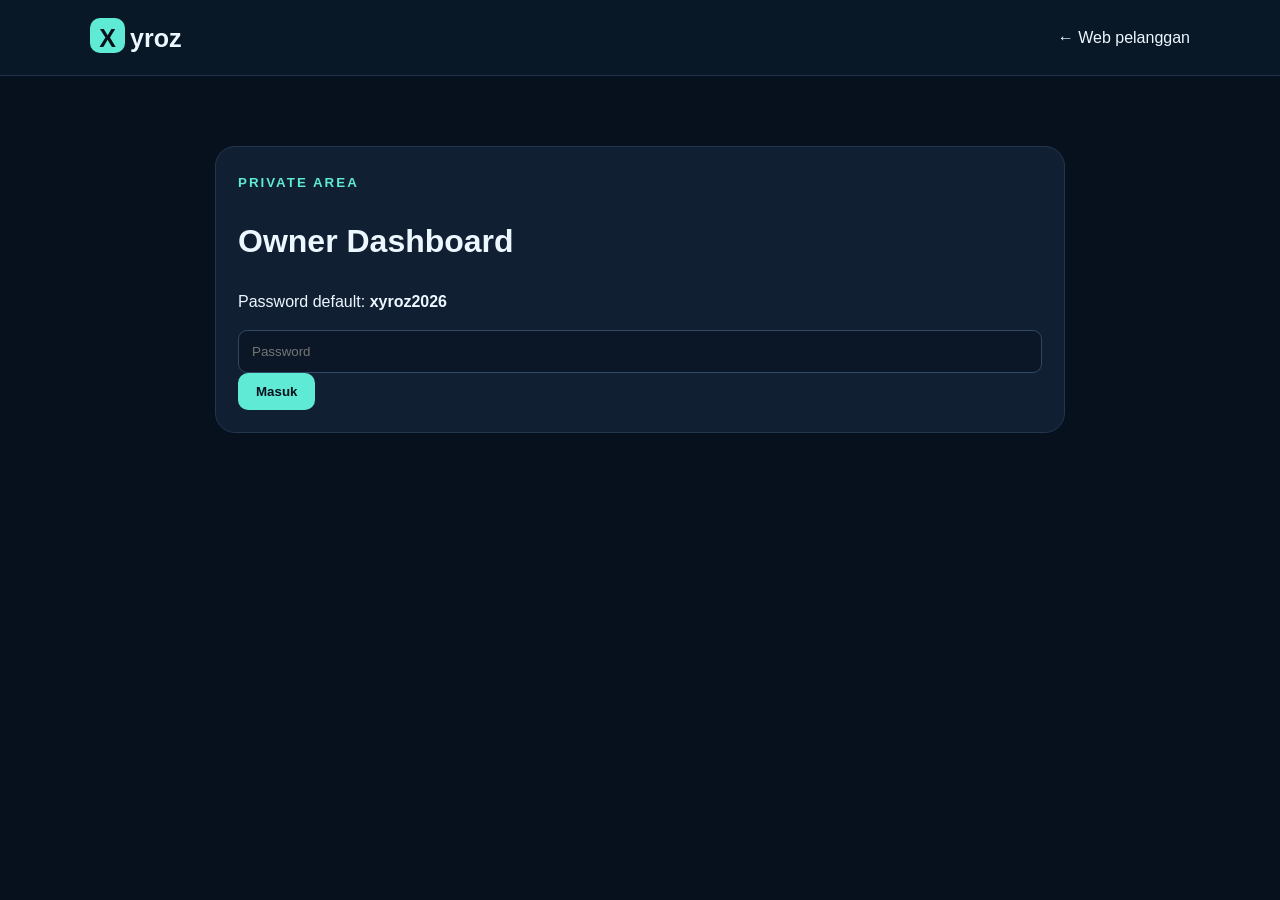
==== owner.html @ 63841e45 "Build live-ready Xyroz storefront and owner dashboard" ====
<!doctype html><html lang="id"><head><meta charset="UTF-8"><meta name="viewport" content="width=device-width,initial-scale=1"><title>Owner — Xyroz</title><link rel="stylesheet" href="style.css"></head><body><nav><a class="logo" href="index.html"><b>X</b>yroz</a><a href="index.html">← Web pelanggan</a></nav><main class="admin"><div id="login"><small>PRIVATE AREA</small><h1>Owner Dashboard</h1><p>Password default: <b>xyroz2026</b></p><input id="password" type="password" placeholder="Password"><button class="btn" onclick="login()">Masuk</button></div><div id="dash" hidden><small>KELOLA KATALOG</small><h1>Produk Xyroz</h1><form id="productForm"><input id="name" placeholder="Nama produk" required><input id="price" type="number" placeholder="Harga (angka)" required><input id="image" placeholder="URL gambar produk" required><textarea id="desc" placeholder="Deskripsi" required></textarea><button class="btn">Tambah Produk</button></form><div id="adminProducts"></div></div></main><script src="script.js"></script></body></html>
---- style.css ----
*{box-sizing:border-box}body{margin:0;background:#07111e;color:#edf7ff;font:16px Arial,sans-serif;line-height:1.6}a{color:inherit;text-decoration:none}nav{height:76px;display:flex;align-items:center;justify-content:space-between;padding:0 max(5%,calc((100% - 1100px)/2));border-bottom:1px solid #203149;background:#091827}nav div a{margin-left:22px}.logo{font-size:25px;font-weight:bold}.logo b{display:inline-grid;place-items:center;background:#5eead4;color:#07111e;border-radius:10px;width:35px;height:35px;margin-right:5px}.btn{display:inline-block;border:0;border-radius:10px;padding:11px 18px;background:#5eead4;color:#07111e;font-weight:bold;cursor:pointer}.hero,main{max-width:1100px;margin:auto}.hero{min-height:470px;display:grid;grid-template-columns:1.2fr .8fr;align-items:center;gap:40px}.hero h1{font-size:clamp(42px,6vw,75px);line-height:1.04;margin:12px 0}.hero p{color:#aec2d8;max-width:600px}.hero-art{height:300px;border-radius:35px;display:grid;place-items:center;background:linear-gradient(135deg,#5eead4,#8b5cf6);font-size:100px;font-weight:bold;color:#07111e;transform:rotate(4deg)}.hero-art span{font-size:24px;margin-left:-20px}section{padding:65px 0}small{color:#5eead4;font-weight:bold;letter-spacing:2px}h2{font-size:38px;margin:8px 0 28px}.grid{display:grid;grid-template-columns:repeat(auto-fit,minmax(240px,1fr));gap:22px}.card,.order,form,#login,#dash{background:#101f32;border:1px solid #223650;border-radius:20px;padding:22px}.card img,.admin-item img{width:100%;height:190px;object-fit:cover;border-radius:13px}.card p{color:#aec2d8}.card strong{font-size:20px}.order{display:grid;grid-template-columns:1fr 1fr;gap:35px}.order p{color:#aec2d8}form{display:grid;gap:13px}input,select,textarea{width:100%;padding:13px;border-radius:9px;border:1px solid #304863;background:#0b1727;color:white}textarea{min-height:100px}.admin{max-width:850px;margin:70px auto}.admin form{margin:20px 0}.admin-item{display:flex;align-items:center;gap:15px;padding:12px;border-bottom:1px solid #24364c}.admin-item img{width:70px;height:60px}.admin-item span{flex:1}.admin-item button{background:#ef767a;color:white;border:0;border-radius:7px;padding:8px 12px}footer{text-align:center;padding:35px;border-top:1px solid #203149;color:#a9bdd2}@media(max-width:700px){nav{padding:0 18px}nav div a:not(.btn){display:none}.hero,main{margin:0 18px}.hero{grid-template-columns:1fr;padding:45px 0}.hero-art{height:220px;font-size:70px}.order{grid-template-columns:1fr}section{padding:40px 0}h2{font-size:30px}}
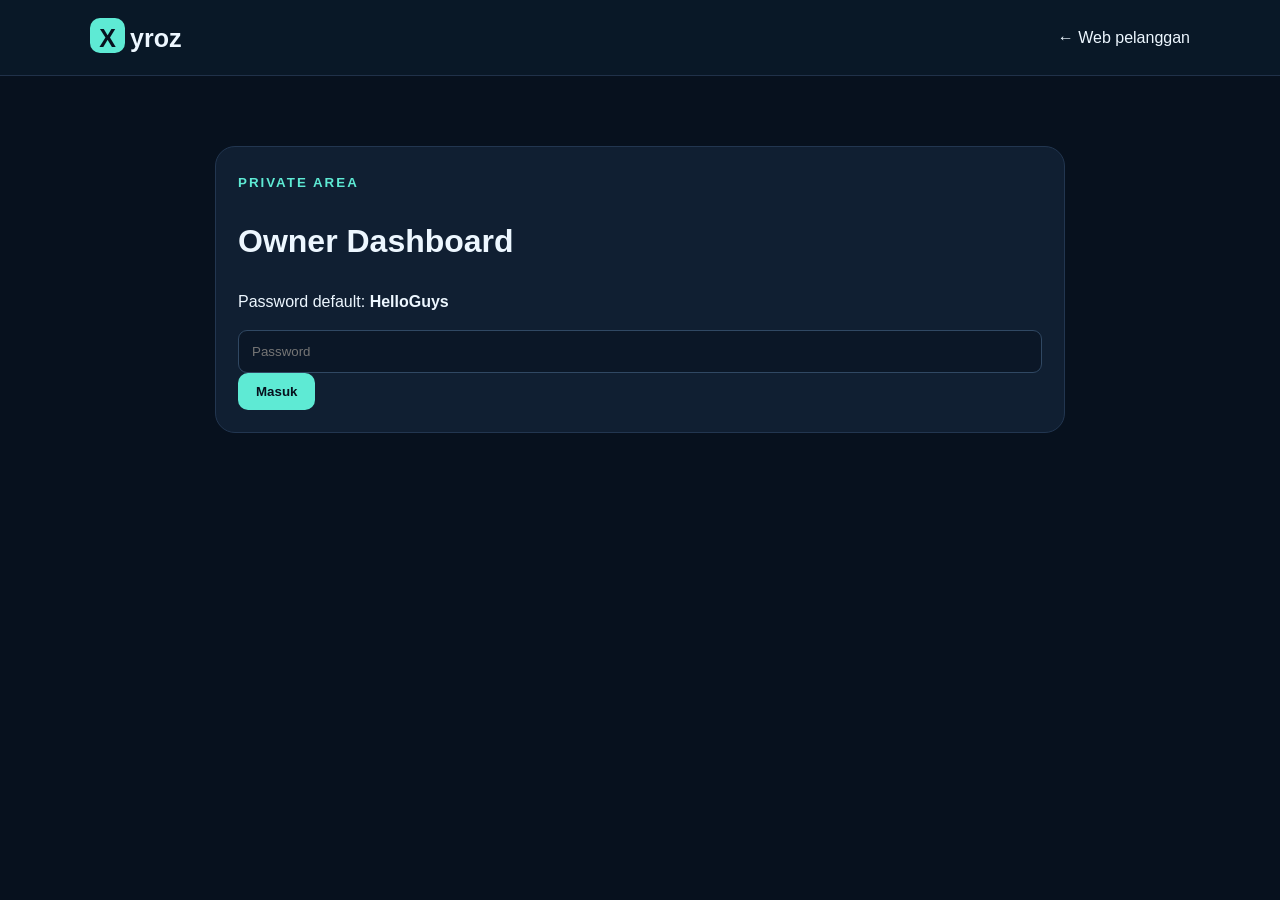
==== commit f6a9ba09: "Update owner password to HelloGuys for Xyroz admin access" ====
--- a/owner.html
+++ b/owner.html
@@ -1 +1 @@
-<!doctype html><html lang="id"><head><meta charset="UTF-8"><meta name="viewport" content="width=device-width,initial-scale=1"><title>Owner — Xyroz</title><link rel="stylesheet" href="style.css"></head><body><nav><a class="logo" href="index.html"><b>X</b>yroz</a><a href="index.html">← Web pelanggan</a></nav><main class="admin"><div id="login"><small>PRIVATE AREA</small><h1>Owner Dashboard</h1><p>Password default: <b>xyroz2026</b></p><input id="password" type="password" placeholder="Password"><button class="btn" onclick="login()">Masuk</button></div><div id="dash" hidden><small>KELOLA KATALOG</small><h1>Produk Xyroz</h1><form id="productForm"><input id="name" placeholder="Nama produk" required><input id="price" type="number" placeholder="Harga (angka)" required><input id="image" placeholder="URL gambar produk" required><textarea id="desc" placeholder="Deskripsi" required></textarea><button class="btn">Tambah Produk</button></form><div id="adminProducts"></div></div></main><script src="script.js"></script></body></html>+<!doctype html><html lang="id"><head><meta charset="UTF-8"><meta name="viewport" content="width=device-width,initial-scale=1"><title>Owner — Xyroz</title><link rel="stylesheet" href="style.css"></head><body><nav><a class="logo" href="index.html"><b>X</b>yroz</a><a href="index.html">← Web pelanggan</a></nav><main class="admin"><div id="login"><small>PRIVATE AREA</small><h1>Owner Dashboard</h1><p>Password default: <b>HelloGuys</b></p><input id="password" type="password" placeholder="Password"><button class="btn" onclick="login()">Masuk</button></div><div id="dash" hidden><small>KELOLA KATALOG</small><h1>Produk Xyroz</h1><form id="productForm"><input id="name" placeholder="Nama produk" required><input id="price" type="number" placeholder="Harga (angka)" required><input id="image" placeholder="URL gambar produk" required><textarea id="desc" placeholder="Deskripsi" required></textarea><button class="btn">Tambah Produk</button></form><div id="adminProducts"></div></div></main><script src="script.js"></script></body></html>
--- a/style.css
+++ b/style.css
@@ -1 +1 @@
-*{box-sizing:border-box}body{margin:0;background:#07111e;color:#edf7ff;font:16px Arial,sans-serif;line-height:1.6}a{color:inherit;text-decoration:none}nav{height:76px;display:flex;align-items:center;justify-content:space-between;padding:0 max(5%,calc((100% - 1100px)/2));border-bottom:1px solid #203149;background:#091827}nav div a{margin-left:22px}.logo{font-size:25px;font-weight:bold}.logo b{display:inline-grid;place-items:center;background:#5eead4;color:#07111e;border-radius:10px;width:35px;height:35px;margin-right:5px}.btn{display:inline-block;border:0;border-radius:10px;padding:11px 18px;background:#5eead4;color:#07111e;font-weight:bold;cursor:pointer}.hero,main{max-width:1100px;margin:auto}.hero{min-height:470px;display:grid;grid-template-columns:1.2fr .8fr;align-items:center;gap:40px}.hero h1{font-size:clamp(42px,6vw,75px);line-height:1.04;margin:12px 0}.hero p{color:#aec2d8;max-width:600px}.hero-art{height:300px;border-radius:35px;display:grid;place-items:center;background:linear-gradient(135deg,#5eead4,#8b5cf6);font-size:100px;font-weight:bold;color:#07111e;transform:rotate(4deg)}.hero-art span{font-size:24px;margin-left:-20px}section{padding:65px 0}small{color:#5eead4;font-weight:bold;letter-spacing:2px}h2{font-size:38px;margin:8px 0 28px}.grid{display:grid;grid-template-columns:repeat(auto-fit,minmax(240px,1fr));gap:22px}.card,.order,form,#login,#dash{background:#101f32;border:1px solid #223650;border-radius:20px;padding:22px}.card img,.admin-item img{width:100%;height:190px;object-fit:cover;border-radius:13px}.card p{color:#aec2d8}.card strong{font-size:20px}.order{display:grid;grid-template-columns:1fr 1fr;gap:35px}.order p{color:#aec2d8}form{display:grid;gap:13px}input,select,textarea{width:100%;padding:13px;border-radius:9px;border:1px solid #304863;background:#0b1727;color:white}textarea{min-height:100px}.admin{max-width:850px;margin:70px auto}.admin form{margin:20px 0}.admin-item{display:flex;align-items:center;gap:15px;padding:12px;border-bottom:1px solid #24364c}.admin-item img{width:70px;height:60px}.admin-item span{flex:1}.admin-item button{background:#ef767a;color:white;border:0;border-radius:7px;padding:8px 12px}footer{text-align:center;padding:35px;border-top:1px solid #203149;color:#a9bdd2}@media(max-width:700px){nav{padding:0 18px}nav div a:not(.btn){display:none}.hero,main{margin:0 18px}.hero{grid-template-columns:1fr;padding:45px 0}.hero-art{height:220px;font-size:70px}.order{grid-template-columns:1fr}section{padding:40px 0}h2{font-size:30px}}+*{box-sizing:border-box}body{margin:0;background:#07111e;color:#edf7ff;font:16px Arial,sans-serif;line-height:1.6}a{color:inherit;text-decoration:none}nav{height:76px;display:flex;align-items:center;justify-content:space-between;padding:0 max(5%,calc((100% - 1100px)/2));border-bottom:1px solid #203149;background:#091827}nav div a{margin-left:22px}.logo{font-size:25px;font-weight:bold}.logo b{display:inline-grid;place-items:center;background:#5eead4;color:#07111e;border-radius:10px;width:35px;height:35px;margin-right:5px}.btn{display:inline-block;border:0;border-radius:10px;padding:11px 18px;background:#5eead4;color:#07111e;font-weight:bold;cursor:pointer}.hero,main{max-width:1100px;margin:auto}.hero{min-height:470px;display:grid;grid-template-columns:1.2fr .8fr;align-items:center;gap:40px}.hero h1{font-size:clamp(42px,6vw,75px);line-height:1.04;margin:12px 0}.hero p{color:#aec2d8;max-width:600px}.hero-art{height:300px;border-radius:35px;display:grid;place-items:center;background:linear-gradient(135deg,#5eead4,#8b5cf6);font-size:100px;font-weight:bold;color:#07111e;transform:rotate(4deg)}.hero-art span{font-size:24px;margin-left:-20px}section{padding:65px 0}small{color:#5eead4;font-weight:bold;letter-spacing:2px}h2{font-size:38px;margin:8px 0 28px}.grid{display:grid;grid-template-columns:repeat(auto-fit,minmax(240px,1fr));gap:22px}.card,.order,form,#login,#dash{background:#101f32;border:1px solid #223650;border-radius:20px;padding:22px}.card img,.admin-item img{width:100%;height:190px;object-fit:cover;border-radius:13px}.card p{color:#aec2d8}.card strong{font-size:20px}.order{display:grid;grid-template-columns:1fr 1fr;gap:35px}.order p{color:#aec2d8}form{display:grid;gap:13px}input,select,textarea{width:100%;padding:13px;border-radius:9px;border:1px solid #304863;background:#0b1727;color:white}textarea{min-height:100px}.admin{max-width:850px;margin:70px auto}.admin form{margin:20px 0}.admin-item{display:flex;align-items:center;gap:15px;padding:12px;border-bottom:1px solid #24364c}.admin-item span{flex:1}.admin-item button{background:#ef767a;color:white;border:0;border-radius:7px;padding:8px 12px}footer{text-align:center;padding:35px;border-top:1px solid #203149;color:#a9bdd2}@media(max-width:700px){nav{padding:0 18px}nav div a:not(.btn){display:none}.hero,main{margin:0 18px}.hero{grid-template-columns:1fr;padding:45px 0}.hero-art{height:220px;font-size:70px}.order{grid-template-columns:1fr}section{padding:40px 0}h2{font-size:30px}}
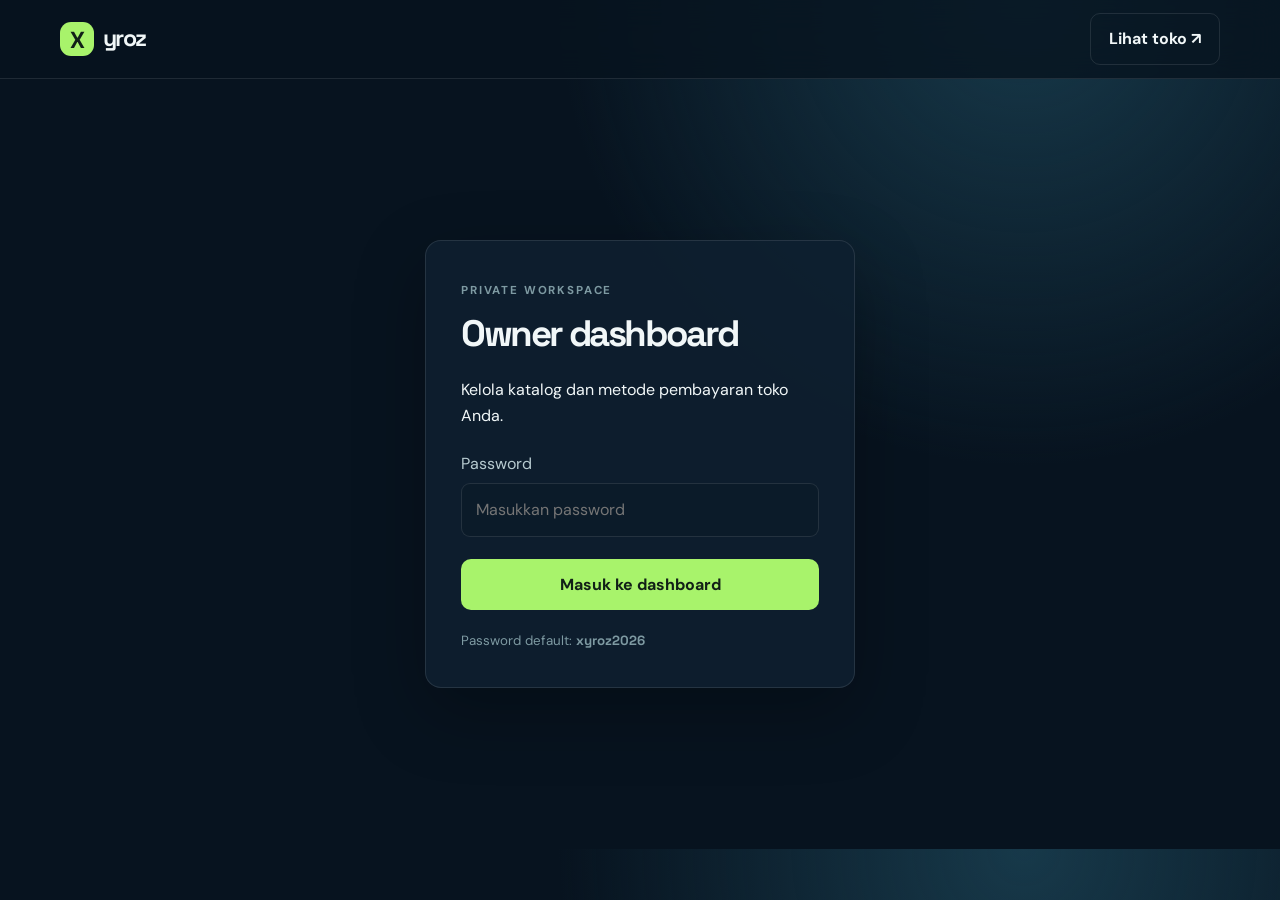
==== commit 0dc9c21e: "Upgrade Xyroz into separate customer storefront and owner dashboard with product/payment management." ====
--- a/owner.html
+++ b/owner.html
@@ -1 +1,6 @@
-<!doctype html><html lang="id"><head><meta charset="UTF-8"><meta name="viewport" content="width=device-width,initial-scale=1"><title>Owner — Xyroz</title><link rel="stylesheet" href="style.css"></head><body><nav><a class="logo" href="index.html"><b>X</b>yroz</a><a href="index.html">← Web pelanggan</a></nav><main class="admin"><div id="login"><small>PRIVATE AREA</small><h1>Owner Dashboard</h1><p>Password default: <b>HelloGuys</b></p><input id="password" type="password" placeholder="Password"><button class="btn" onclick="login()">Masuk</button></div><div id="dash" hidden><small>KELOLA KATALOG</small><h1>Produk Xyroz</h1><form id="productForm"><input id="name" placeholder="Nama produk" required><input id="price" type="number" placeholder="Harga (angka)" required><input id="image" placeholder="URL gambar produk" required><textarea id="desc" placeholder="Deskripsi" required></textarea><button class="btn">Tambah Produk</button></form><div id="adminProducts"></div></div></main><script src="script.js"></script></body></html>+<!doctype html>
+<html lang="id"><head><meta charset="UTF-8" /><meta name="viewport" content="width=device-width, initial-scale=1.0" /><title>Owner — Xyroz</title><link rel="preconnect" href="https://fonts.googleapis.com" /><link rel="preconnect" href="https://fonts.gstatic.com" crossorigin /><link href="https://fonts.googleapis.com/css2?family=DM+Sans:wght@400;500;600;700&family=Space+Grotesk:wght@500;600;700&display=swap" rel="stylesheet" /><link rel="stylesheet" href="style.css" /></head>
+<body class="admin-body"><header class="admin-header"><div class="container admin-nav"><a href="index.html" class="brand"><span class="brand-mark">X</span><span>yroz</span></a><a class="secondary-btn" href="index.html">Lihat toko ↗</a></div></header><main class="admin-main"><section id="loginPanel" class="login-panel"><div class="login-card"><span class="eyebrow muted">Private workspace</span><h1>Owner dashboard</h1><p>Kelola katalog dan metode pembayaran toko Anda.</p><form id="loginForm"><label>Password<input id="ownerPassword" type="password" placeholder="Masukkan password" required /></label><button class="primary-btn" type="submit">Masuk ke dashboard</button></form><small>Password default: <strong>xyroz2026</strong></small></div></section>
+<section id="ownerDashboard" class="owner-dashboard hidden"><div class="container owner-grid"><aside class="owner-sidebar"><div class="summary-card"><span class="eyebrow muted">Overview</span><h2>Ringkasan</h2><div class="stat-list"><div><strong id="totalProducts">0</strong><span>Produk</span></div><div><strong id="totalCategories">0</strong><span>Kategori</span></div></div></div><div class="summary-card"><span class="eyebrow muted">Tips</span><p>Perubahan tersimpan di browser ini dan langsung terlihat di halaman pelanggan.</p></div></aside><section class="owner-content"><div class="panel-box"><div class="panel-header"><span class="eyebrow muted">Katalog</span><h2 id="formTitle">Tambah produk</h2></div><form id="productForm" class="product-form"><input type="hidden" id="productId" /><div class="field-grid"><label>Nama produk<input id="productName" type="text" placeholder="Bot WhatsApp Premium" required /></label><label>Harga<input id="productPrice" type="number" min="0" placeholder="150000" required /></label></div><div class="field-grid"><label>Kategori<input id="productCategory" type="text" placeholder="Bot WhatsApp" required /></label><label>Stok / status<input id="productStock" type="text" value="Ready" required /></label></div><label>URL foto produk<input id="productImage" type="url" placeholder="https://..." required /></label><label>Deskripsi<textarea id="productDescription" rows="4" placeholder="Jelaskan produk Anda" required></textarea></label><div class="form-actions"><button class="primary-btn" type="submit">Simpan produk</button><button id="cancelEditBtn" class="secondary-btn hidden" type="button">Batal edit</button></div></form></div>
+<div class="panel-box"><div class="panel-header"><span class="eyebrow muted">Pembayaran</span><h2>Metode pembayaran</h2><p>Nomor dan QR hanya tampil setelah pelanggan memilih produk. Kosongkan URL QR jika belum ada.</p></div><form id="paymentForm" class="product-form"><div class="field-grid"><label>Nama metode<input id="paymentName" type="text" placeholder="DANA / GoPay / QRIS" required /></label><label>Nomor rekening / akun<input id="paymentNumber" type="text" placeholder="08xxxxxxxxxx" /></label></div><label>URL gambar QR (opsional)<input id="paymentQr" type="url" placeholder="https://.../qr-kamu.png" /></label><div class="form-actions"><button class="primary-btn" type="submit">Tambah metode</button></div></form><div id="paymentOwnerList" class="owner-payment-list"></div></div>
+<div class="panel-box"><div class="panel-header"><span class="eyebrow muted">Daftar produk</span><h2>Semua produk</h2></div><div class="table-wrap"><table><thead><tr><th>Produk</th><th>Kategori</th><th>Harga</th><th>Aksi</th></tr></thead><tbody id="ownerProductList"></tbody></table></div></div></section></div></section></main><script src="script.js"></script></body></html>
--- a/style.css
+++ b/style.css
@@ -1 +1,2 @@
-*{box-sizing:border-box}body{margin:0;background:#07111e;color:#edf7ff;font:16px Arial,sans-serif;line-height:1.6}a{color:inherit;text-decoration:none}nav{height:76px;display:flex;align-items:center;justify-content:space-between;padding:0 max(5%,calc((100% - 1100px)/2));border-bottom:1px solid #203149;background:#091827}nav div a{margin-left:22px}.logo{font-size:25px;font-weight:bold}.logo b{display:inline-grid;place-items:center;background:#5eead4;color:#07111e;border-radius:10px;width:35px;height:35px;margin-right:5px}.btn{display:inline-block;border:0;border-radius:10px;padding:11px 18px;background:#5eead4;color:#07111e;font-weight:bold;cursor:pointer}.hero,main{max-width:1100px;margin:auto}.hero{min-height:470px;display:grid;grid-template-columns:1.2fr .8fr;align-items:center;gap:40px}.hero h1{font-size:clamp(42px,6vw,75px);line-height:1.04;margin:12px 0}.hero p{color:#aec2d8;max-width:600px}.hero-art{height:300px;border-radius:35px;display:grid;place-items:center;background:linear-gradient(135deg,#5eead4,#8b5cf6);font-size:100px;font-weight:bold;color:#07111e;transform:rotate(4deg)}.hero-art span{font-size:24px;margin-left:-20px}section{padding:65px 0}small{color:#5eead4;font-weight:bold;letter-spacing:2px}h2{font-size:38px;margin:8px 0 28px}.grid{display:grid;grid-template-columns:repeat(auto-fit,minmax(240px,1fr));gap:22px}.card,.order,form,#login,#dash{background:#101f32;border:1px solid #223650;border-radius:20px;padding:22px}.card img,.admin-item img{width:100%;height:190px;object-fit:cover;border-radius:13px}.card p{color:#aec2d8}.card strong{font-size:20px}.order{display:grid;grid-template-columns:1fr 1fr;gap:35px}.order p{color:#aec2d8}form{display:grid;gap:13px}input,select,textarea{width:100%;padding:13px;border-radius:9px;border:1px solid #304863;background:#0b1727;color:white}textarea{min-height:100px}.admin{max-width:850px;margin:70px auto}.admin form{margin:20px 0}.admin-item{display:flex;align-items:center;gap:15px;padding:12px;border-bottom:1px solid #24364c}.admin-item span{flex:1}.admin-item button{background:#ef767a;color:white;border:0;border-radius:7px;padding:8px 12px}footer{text-align:center;padding:35px;border-top:1px solid #203149;color:#a9bdd2}@media(max-width:700px){nav{padding:0 18px}nav div a:not(.btn){display:none}.hero,main{margin:0 18px}.hero{grid-template-columns:1fr;padding:45px 0}.hero-art{height:220px;font-size:70px}.order{grid-template-columns:1fr}section{padding:40px 0}h2{font-size:30px}}+*{box-sizing:border-box} :root{--bg:#07131f;--panel:#0e2030;--card:#12283b;--text:#f1f7f8;--soft:#b7cbd0;--muted:#7e9aa2;--primary:#a8f36b;--primary-2:#63d9a5;--line:rgba(255,255,255,.1);--danger:#ff7777;--shadow:0 24px 70px rgba(0,0,0,.28)} html{scroll-behavior:smooth}body{margin:0;background:radial-gradient(circle at 80% 0,#17394a 0,transparent 35%),var(--bg);color:var(--text);font-family:'DM Sans',sans-serif;line-height:1.6}h1,h2,h3,strong,.brand{font-family:'Space Grotesk',sans-serif}h1,h2,h3,p{margin-top:0}a{color:inherit;text-decoration:none}button,input,select,textarea{font:inherit}button{cursor:pointer}.container{width:min(1160px,calc(100% - 36px));margin:auto}.topbar,.admin-header{position:sticky;top:0;z-index:10;background:rgba(7,19,31,.8);backdrop-filter:blur(16px);border-bottom:1px solid var(--line)}.nav-wrap,.admin-nav{min-height:78px;display:flex;align-items:center;justify-content:space-between;gap:24px}.brand{display:flex;align-items:center;gap:9px;font-size:1.45rem;font-weight:700;letter-spacing:-.07em}.brand-mark{width:34px;height:34px;display:grid;place-items:center;border-radius:11px;background:var(--primary);color:#112018;font-weight:700}.nav-menu{display:flex;gap:28px;color:var(--soft);font-size:.95rem}.nav-menu a:hover{color:var(--primary)}.nav-button,.primary-btn,.secondary-btn{display:inline-flex;justify-content:center;align-items:center;gap:10px;border-radius:10px;padding:12px 18px;border:1px solid transparent;font-weight:700;transition:.2s}.nav-button,.primary-btn{background:var(--primary);color:#122017}.secondary-btn{background:transparent;border-color:var(--line);color:var(--text)}.nav-button:hover,.primary-btn:hover,.secondary-btn:hover{transform:translateY(-2px);filter:brightness(1.05)}.hero{padding:105px 0 95px}.hero-grid{display:grid;grid-template-columns:1.05fr .95fr;align-items:center;gap:70px}.eyebrow{display:inline-block;text-transform:uppercase;letter-spacing:.16em;font-size:.72rem;font-weight:700;color:var(--primary);margin-bottom:14px}.eyebrow.muted{color:var(--muted)}h1{font-size:clamp(2.6rem,6vw,5rem);line-height:1.02;letter-spacing:-.065em;margin-bottom:25px}h2{font-size:clamp(1.8rem,3vw,2.65rem);line-height:1.1;letter-spacing:-.05em}.hero-copy>p{max-width:570px;color:var(--soft);font-size:1.08rem}.hero-actions{display:flex;gap:12px;margin:32px 0}.trust-row{display:flex;flex-wrap:wrap;gap:20px;color:var(--muted);font-size:.85rem}.trust-row span:first-child{color:var(--primary)}.hero-visual{min-height:430px;position:relative;display:grid;place-items:center}.glow{position:absolute;width:310px;height:310px;border-radius:50%;background:var(--primary);filter:blur(90px);opacity:.16}.visual-card{position:relative;border:1px solid var(--line);background:linear-gradient(145deg,rgba(28,64,77,.94),rgba(11,29,42,.96));box-shadow:var(--shadow);border-radius:24px}.visual-main{width:min(340px,75%);height:385px;padding:27px;transform:rotate(5deg)}.badge{display:inline-block;border-radius:30px;background:var(--primary);color:#152319;padding:6px 11px;font-size:.7rem;font-weight:700;text-transform:uppercase}.visual-art{height:235px;display:grid;place-items:center;font-size:9rem;color:var(--primary);text-shadow:0 0 45px rgba(168,243,107,.45)}.visual-main p{color:var(--soft);font-size:1.1rem}.visual-main strong{color:var(--text);font-size:1.55rem}.visual-float{position:absolute;right:3%;bottom:18px;width:170px;padding:20px;transform:rotate(-7deg)}.visual-float span{font-size:.65rem;color:var(--primary);font-weight:700}.visual-float strong{display:block;margin:15px 0;font-size:1.2rem}.visual-float small{color:var(--muted)}.catalog-section,.checkout-section{padding:90px 0}.section-head{display:flex;justify-content:space-between;align-items:end;margin-bottom:28px}.section-head p,.panel-header p{color:var(--muted)}.toolbar{display:flex;gap:12px;margin-bottom:25px}.search-box{flex:1;display:flex;align-items:center;gap:10px;padding:0 16px;background:var(--panel);border:1px solid var(--line);border-radius:10px;color:var(--muted)}input,select,textarea{width:100%;padding:13px 14px;background:#0b1b29;border:1px solid var(--line);border-radius:9px;color:var(--text);outline:none}input:focus,select:focus,textarea:focus{border-color:var(--primary)}.search-box input{border:0;padding-left:0}.toolbar select{max-width:210px}.product-grid{display:grid;grid-template-columns:repeat(3,1fr);gap:18px}.product-card,.payment-panel,.order-form,.panel-box,.summary-card,.login-card{background:rgba(14,32,48,.86);border:1px solid var(--line);border-radius:16px;box-shadow:var(--shadow)}.product-card{overflow:hidden}.product-image{height:210px;background-size:cover;background-position:center;position:relative}.product-image span{position:absolute;top:14px;right:14px;padding:5px 9px;border-radius:20px;background:var(--primary);color:#122017;font-size:.72rem;font-weight:700}.product-info{padding:20px}.product-info small{color:var(--primary);font-size:.72rem;text-transform:uppercase;letter-spacing:.1em}.product-info h3{margin:7px 0 12px;font-size:1.12rem}.product-info>strong{display:block;font-size:1.3rem;margin-bottom:18px}.detail-section{padding:30px 0 100px}.detail-layout{display:grid;grid-template-columns:1fr 1fr;gap:55px;align-items:center}.detail-image{min-height:410px;border-radius:20px;background:#12283b center/cover no-repeat;border:1px solid var(--line)}.detail-copy p{color:var(--soft);max-width:510px}.detail-price{font:700 2rem 'Space Grotesk';color:var(--primary);margin:18px 0}.detail-meta{display:flex;gap:25px;color:var(--muted);font-size:.9rem;margin:25px 0}.detail-meta span:first-child{color:var(--primary)}.checkout-section{background:rgba(4,13,22,.4)}.checkout-grid{display:grid;grid-template-columns:1fr 1fr;gap:20px}.payment-panel,.order-form,.panel-box,.summary-card{padding:30px}.panel-header h2{margin-bottom:8px}.payment-empty{min-height:250px;border:1px dashed var(--line);border-radius:12px;display:flex;flex-direction:column;align-items:center;justify-content:center;color:var(--muted);gap:5px;text-align:center}.payment-empty strong{color:var(--text)}.lock-icon{font-size:2.5rem;color:var(--primary);margin-bottom:10px}.selected-summary{border-bottom:1px solid var(--line);padding-bottom:17px;margin-bottom:16px}.selected-summary span{display:block;color:var(--muted);font-size:.8rem}.selected-summary strong{display:block;font-size:1.2rem}.selected-summary b{color:var(--primary)}.payment-method{display:flex;justify-content:space-between;align-items:center;gap:15px;padding:15px 0;border-bottom:1px solid var(--line)}.payment-method small{display:block;color:var(--primary);font-weight:700}.payment-method strong{font-size:1.05rem}.payment-method img,.qr-placeholder{width:82px;height:82px;object-fit:cover;border-radius:8px}.qr-placeholder{display:grid;place-items:center;background:white;color:#111;font-weight:800}.payment-note,.form-note{font-size:.8rem;color:var(--muted);margin:20px 0 0}.hidden{display:none!important}.order-form label,.product-form label{display:block;color:var(--soft);font-size:.88rem;margin-bottom:16px}.order-form input,.order-form textarea{margin-top:7px}.submit-btn{width:100%;margin-top:8px}.contact-section{padding:80px 0}.contact-wrap{display:flex;justify-content:space-between;align-items:center;background:linear-gradient(100deg,#183b42,#123029);padding:42px;border-radius:20px}.site-footer{border-top:1px solid var(--line);padding:25px 0;color:var(--muted);font-size:.85rem}.footer-wrap{display:flex;justify-content:space-between}.admin-main{padding:70px 0}.login-panel{min-height:70vh;display:grid;place-items:center}.login-card{width:min(430px,100%);padding:35px}.login-card h1{font-size:2.3rem}.login-card label{display:block;color:var(--soft);margin:22px 0}.login-card input{margin-top:7px}.login-card button{width:100%}.login-card small{display:block;margin-top:20px;color:var(--muted)}.owner-grid{display:grid;grid-template-columns:240px 1fr;gap:20px}.owner-sidebar{display:flex;flex-direction:column;gap:20px}.summary-card h2{font-size:1.6rem}.summary-card p{color:var(--muted);font-size:.88rem}.stat-list{display:flex;gap:30px}.stat-list strong{display:block;font-size:2rem;color:var(--primary)}.stat-list span{color:var(--muted);font-size:.8rem}.owner-content{display:grid;gap:20px}.field-grid{display:grid;grid-template-columns:1fr 1fr;gap:15px}.form-actions{display:flex;gap:10px}.table-wrap{overflow:auto}table{width:100%;border-collapse:collapse;text-align:left;font-size:.88rem}th,td{padding:14px 10px;border-bottom:1px solid var(--line);white-space:nowrap}th{color:var(--muted);font-weight:500}.table-btn{border:0;background:transparent;color:var(--primary);margin-right:10px;padding:4px}.table-btn.danger{color:var(--danger)}.owner-payment-list{margin-top:20px}.owner-payment{display:flex;justify-content:space-between;border-top:1px solid var(--line);padding:13px 0}.empty-state{grid-column:1/-1;padding:50px;text-align:center;color:var(--muted)}
+@media(max-width:800px){.nav-menu{display:none}.hero{padding-top:65px}.hero-grid,.detail-layout,.checkout-grid,.owner-grid{grid-template-columns:1fr}.hero-visual{min-height:350px}.section-head,.contact-wrap{display:block}.section-head p{margin-top:12px}.product-grid{grid-template-columns:repeat(2,1fr)}.contact-wrap .primary-btn{margin-top:18px}.owner-sidebar{display:grid;grid-template-columns:1fr 1fr}.owner-sidebar .summary-card{padding:20px}.field-grid{grid-template-columns:1fr}}@media(max-width:520px){.container{width:min(100% - 26px,1160px)}.nav-button{padding:10px 12px;font-size:.8rem}.hero-actions,.toolbar{flex-direction:column}.product-grid{grid-template-columns:1fr}.toolbar select{max-width:none}.visual-main{height:330px}.visual-art{height:190px;font-size:7rem}.detail-image{min-height:280px}.owner-sidebar{display:block}.footer-wrap{display:block}.footer-wrap span{display:block;margin:5px 0}.contact-wrap{padding:28px}}
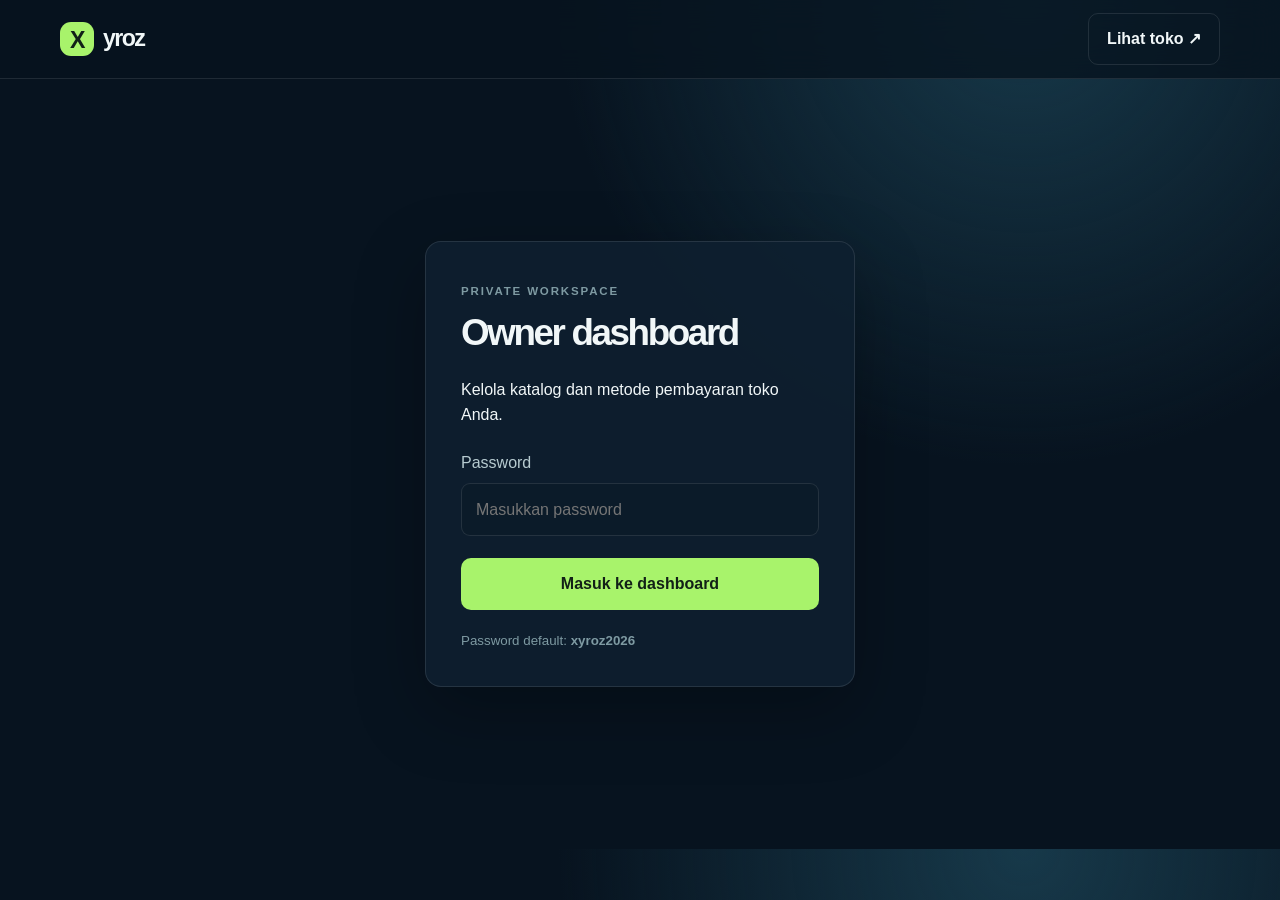
==== commit 84e23a0d: "Make QR gallery file picker permanently visible and add preview" ====
--- a/owner.html
+++ b/owner.html
@@ -1,6 +1,29 @@
 <!doctype html>
-<html lang="id"><head><meta charset="UTF-8" /><meta name="viewport" content="width=device-width, initial-scale=1.0" /><title>Owner — Xyroz</title><link rel="preconnect" href="https://fonts.googleapis.com" /><link rel="preconnect" href="https://fonts.gstatic.com" crossorigin /><link href="https://fonts.googleapis.com/css2?family=DM+Sans:wght@400;500;600;700&family=Space+Grotesk:wght@500;600;700&display=swap" rel="stylesheet" /><link rel="stylesheet" href="style.css" /></head>
-<body class="admin-body"><header class="admin-header"><div class="container admin-nav"><a href="index.html" class="brand"><span class="brand-mark">X</span><span>yroz</span></a><a class="secondary-btn" href="index.html">Lihat toko ↗</a></div></header><main class="admin-main"><section id="loginPanel" class="login-panel"><div class="login-card"><span class="eyebrow muted">Private workspace</span><h1>Owner dashboard</h1><p>Kelola katalog dan metode pembayaran toko Anda.</p><form id="loginForm"><label>Password<input id="ownerPassword" type="password" placeholder="Masukkan password" required /></label><button class="primary-btn" type="submit">Masuk ke dashboard</button></form><small>Password default: <strong>xyroz2026</strong></small></div></section>
-<section id="ownerDashboard" class="owner-dashboard hidden"><div class="container owner-grid"><aside class="owner-sidebar"><div class="summary-card"><span class="eyebrow muted">Overview</span><h2>Ringkasan</h2><div class="stat-list"><div><strong id="totalProducts">0</strong><span>Produk</span></div><div><strong id="totalCategories">0</strong><span>Kategori</span></div></div></div><div class="summary-card"><span class="eyebrow muted">Tips</span><p>Perubahan tersimpan di browser ini dan langsung terlihat di halaman pelanggan.</p></div></aside><section class="owner-content"><div class="panel-box"><div class="panel-header"><span class="eyebrow muted">Katalog</span><h2 id="formTitle">Tambah produk</h2></div><form id="productForm" class="product-form"><input type="hidden" id="productId" /><div class="field-grid"><label>Nama produk<input id="productName" type="text" placeholder="Bot WhatsApp Premium" required /></label><label>Harga<input id="productPrice" type="number" min="0" placeholder="150000" required /></label></div><div class="field-grid"><label>Kategori<input id="productCategory" type="text" placeholder="Bot WhatsApp" required /></label><label>Stok / status<input id="productStock" type="text" value="Ready" required /></label></div><label>URL foto produk<input id="productImage" type="url" placeholder="https://..." required /></label><label>Deskripsi<textarea id="productDescription" rows="4" placeholder="Jelaskan produk Anda" required></textarea></label><div class="form-actions"><button class="primary-btn" type="submit">Simpan produk</button><button id="cancelEditBtn" class="secondary-btn hidden" type="button">Batal edit</button></div></form></div>
-<div class="panel-box"><div class="panel-header"><span class="eyebrow muted">Pembayaran</span><h2>Metode pembayaran</h2><p>Nomor dan QR hanya tampil setelah pelanggan memilih produk. Kosongkan URL QR jika belum ada.</p></div><form id="paymentForm" class="product-form"><div class="field-grid"><label>Nama metode<input id="paymentName" type="text" placeholder="DANA / GoPay / QRIS" required /></label><label>Nomor rekening / akun<input id="paymentNumber" type="text" placeholder="08xxxxxxxxxx" /></label></div><label>URL gambar QR (opsional)<input id="paymentQr" type="url" placeholder="https://.../qr-kamu.png" /></label><div class="form-actions"><button class="primary-btn" type="submit">Tambah metode</button></div></form><div id="paymentOwnerList" class="owner-payment-list"></div></div>
-<div class="panel-box"><div class="panel-header"><span class="eyebrow muted">Daftar produk</span><h2>Semua produk</h2></div><div class="table-wrap"><table><thead><tr><th>Produk</th><th>Kategori</th><th>Harga</th><th>Aksi</th></tr></thead><tbody id="ownerProductList"></tbody></table></div></div></section></div></section></main><script src="script.js"></script></body></html>
+<html lang="id">
+<head>
+  <meta charset="UTF-8" />
+  <meta name="viewport" content="width=device-width, initial-scale=1.0" />
+  <title>Owner — Xyroz</title>
+  <link rel="stylesheet" href="style.css?v=qr3" />
+  <style>
+    .qr-file-label{display:block;margin-top:8px;padding:24px;border:2px dashed #a8f36b;border-radius:14px;background:rgba(168,243,107,.07);color:#a8f36b;text-align:center;cursor:pointer;font-weight:700}
+    .qr-file-label:hover{background:rgba(168,243,107,.15)}
+    .qr-file-label input{display:block;width:100%;margin-top:14px;color:#fff;cursor:pointer}
+    .qr-file-name{display:block;margin-top:10px;color:#b7cbd0;font-size:.85rem;font-weight:400}
+    #qrPreview{display:none;max-width:220px;max-height:220px;margin:16px auto 0;border-radius:10px}
+    #qrPreview.visible{display:block}
+  </style>
+</head>
+<body class="admin-body">
+<header class="admin-header"><div class="container admin-nav"><a href="index.html" class="brand"><span class="brand-mark">X</span><span>yroz</span></a><a class="secondary-btn" href="index.html">Lihat toko ↗</a></div></header>
+<main class="admin-main">
+<section id="loginPanel" class="login-panel"><div class="login-card"><span class="eyebrow muted">Private workspace</span><h1>Owner dashboard</h1><p>Kelola katalog dan metode pembayaran toko Anda.</p><form id="loginForm"><label>Password<input id="ownerPassword" type="password" placeholder="Masukkan password" required /></label><button class="primary-btn" type="submit">Masuk ke dashboard</button></form><small>Password default: <strong>xyroz2026</strong></small></div></section>
+<section id="ownerDashboard" class="owner-dashboard hidden"><div class="container owner-grid"><aside class="owner-sidebar"><div class="summary-card"><span class="eyebrow muted">Overview</span><h2>Ringkasan</h2><div class="stat-list"><div><strong id="totalProducts">0</strong><span>Produk</span></div><div><strong id="totalCategories">0</strong><span>Kategori</span></div></div></div><div class="summary-card"><span class="eyebrow muted">Tips</span><p>Perubahan tersimpan di browser ini.</p></div></aside>
+<section class="owner-content">
+<div class="panel-box"><div class="panel-header"><span class="eyebrow muted">Katalog</span><h2 id="formTitle">Tambah produk</h2></div><form id="productForm" class="product-form"><input type="hidden" id="productId" /><div class="field-grid"><label>Nama produk<input id="productName" type="text" placeholder="Bot WhatsApp Premium" required /></label><label>Harga<input id="productPrice" type="number" min="0" placeholder="150000" required /></label></div><div class="field-grid"><label>Kategori<input id="productCategory" type="text" placeholder="Bot WhatsApp" required /></label><label>Stok / status<input id="productStock" type="text" value="Ready" required /></label></div><label>URL foto produk<input id="productImage" type="url" placeholder="https://..." required /></label><label>Deskripsi<textarea id="productDescription" rows="4" placeholder="Jelaskan produk Anda" required></textarea></label><div class="form-actions"><button class="primary-btn" type="submit">Simpan produk</button><button id="cancelEditBtn" class="secondary-btn hidden" type="button">Batal edit</button></div></form></div>
+<div class="panel-box"><div class="panel-header"><span class="eyebrow muted">Pembayaran</span><h2>Metode pembayaran</h2><p>Isi nama metode dan nomor. Untuk QR, tekan tombol pilih file di bawah.</p></div><form id="paymentForm" class="product-form"><div class="field-grid"><label>Nama metode<input id="paymentName" type="text" placeholder="DANA / GoPay / QRIS" required /></label><label>Nomor rekening / akun<input id="paymentNumber" type="text" placeholder="08xxxxxxxxxx" /></label></div><label class="qr-file-label">📷 PILIH FOTO QR DARI GALERI<input id="paymentQrFile" type="file" accept="image/*" /><span id="qrFileName" class="qr-file-name">Belum ada foto dipilih</span><img id="qrPreview" alt="Preview foto QR" /></label><div class="form-actions"><button class="primary-btn" type="submit">Tambah metode</button></div></form><div id="paymentOwnerList" class="owner-payment-list"></div></div>
+<div class="panel-box"><div class="panel-header"><span class="eyebrow muted">Daftar produk</span><h2>Semua produk</h2></div><div class="table-wrap"><table><thead><tr><th>Produk</th><th>Kategori</th><th>Harga</th><th>Aksi</th></tr></thead><tbody id="ownerProductList"></tbody></table></div></div>
+</section></div></section></main>
+<script src="script.js?v=qr3"></script>
+<script>document.addEventListener('DOMContentLoaded',function(){var f=document.getElementById('paymentQrFile'),n=document.getElementById('qrFileName'),p=document.getElementById('qrPreview');if(f)f.addEventListener('change',function(){var file=f.files[0];if(file){n.textContent='Dipilih: '+file.name;p.src=URL.createObjectURL(file);p.classList.add('visible');}});});</script>
+</body></html>
